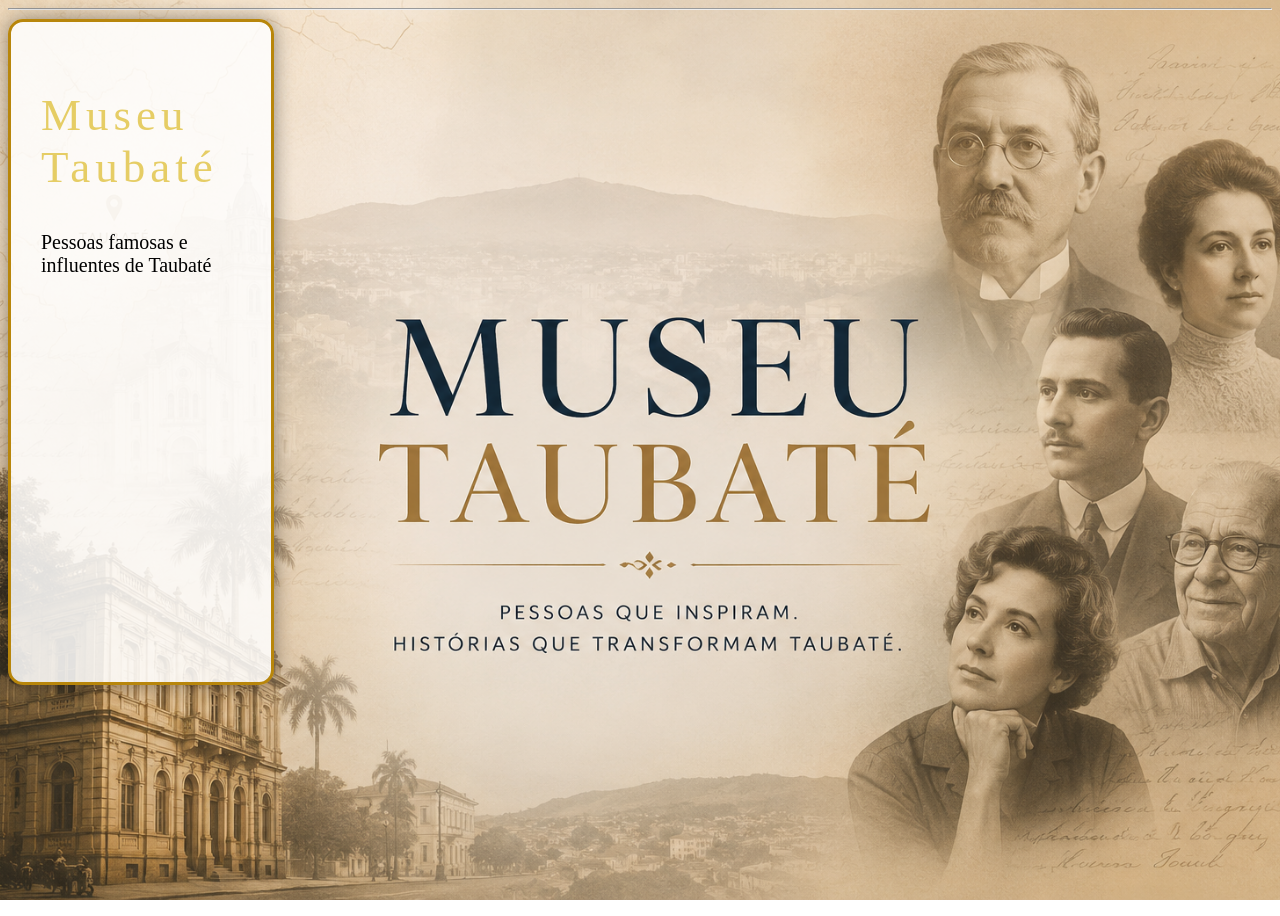
==== index.html @ b50e10a8 "Projeto TCC" ====
<html lang="en">
<head>
    <meta charset="UTF-8">
    <style class="css"></style>
    <meta name="viewport" content="width=device-width, initial-scale=1.0">
    <title>tcc 3° DS</title>
</head>
<body>
<hr>


<heade>
    <div class="caixa">
        <h2>Museu Taubaté</h2>
        <p>Pessoas famosas e influentes de Taubaté</p>
    </div>
</heade>

<link rel="stylesheet" href="style.css">
<script src="script.js"></script>
</body>
</html>
---- style.css ----
body{
    background-image: url("fundo.png"); /* nome da sua imagem */
    background-size: cover; /* cobre a tela toda */
    background-position: center; /* centraliza */
    background-repeat: no-repeat; /* não repete */
    background-attachment: fixed; /* fundo fixo ao rolar */
}

h2{
    color: rgba(220, 187, 43, 0.717);
    font-family: 'Cinzel', serif ;
    font-size: 70px;
    letter-spacing: 5px;
    font-weight: 100;
}

body{
    background-image: url("fundo.png");
    background-size: cover;
    background-position: center;
    height: 100vh;
         /* baixo */
    


    
   
}

.container{
    display: flex;
    justify-content: flex-start; /* esquerda */
    align-items: flex-end; /* baixo */
    
    height: 100vh;
}


.caixa{
    width: 200px;
    height: 600px; /* retângulo em pé */
    
    background: rgba(255,255,255,0.85); /* transparente */
    
    border: 3px solid #b8860b;
    border-radius: 15px;
    
    margin-top: 9;
    padding: 30px;
    

    

    box-shadow: 0 0 20px rgba(0,0,0,0.4);
}

h2{
    font-family: 'Cinzel', serif;
    font-size: 45px;
}

p{
    font-size: 20px;
}
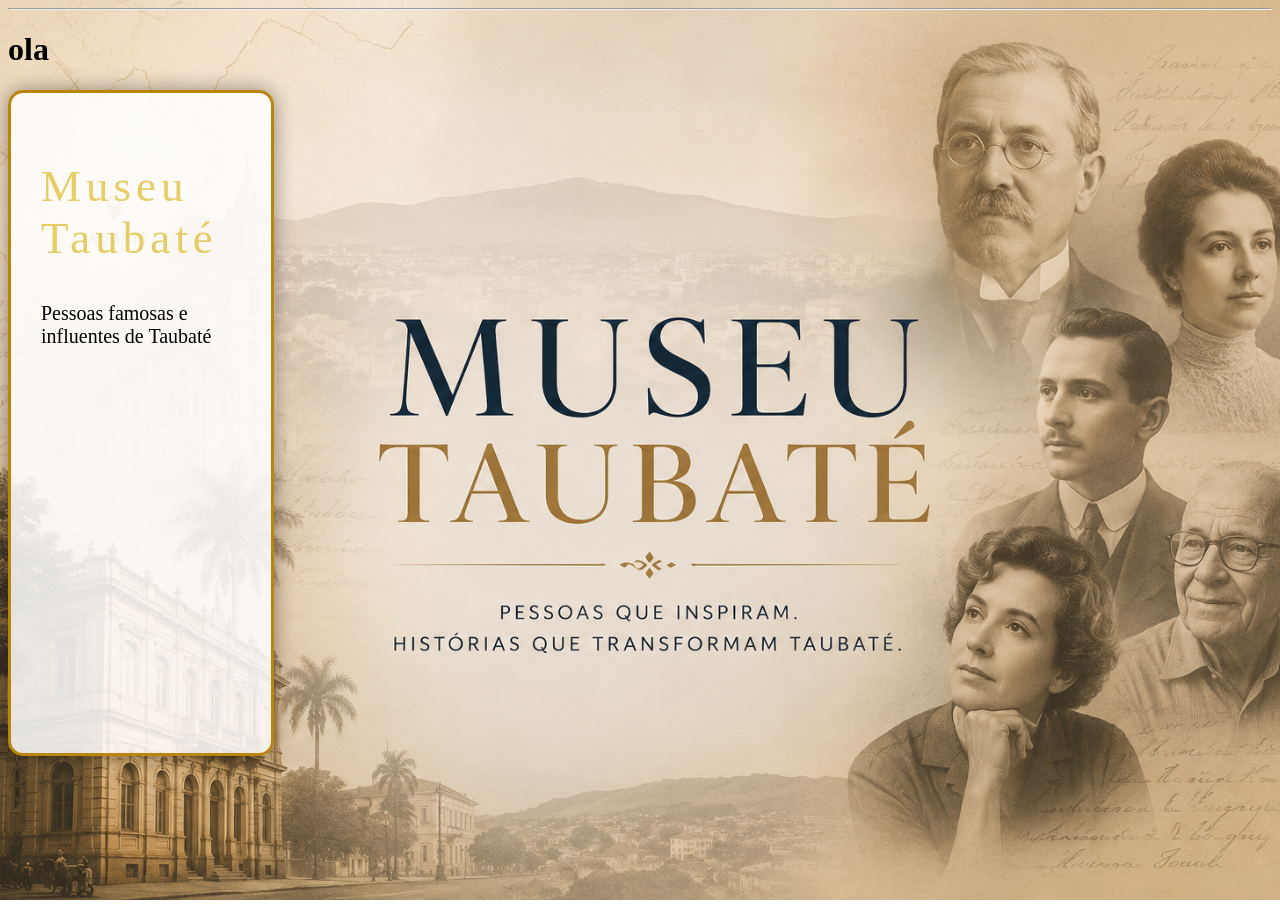
==== commit 6b13b7ca: "Atualiza html" ====
--- a/index.html
+++ b/index.html
@@ -7,7 +7,7 @@
 </head>
 <body>
 <hr>
-
+<h1>ola</h1>
 
 <heade>
     <div class="caixa">
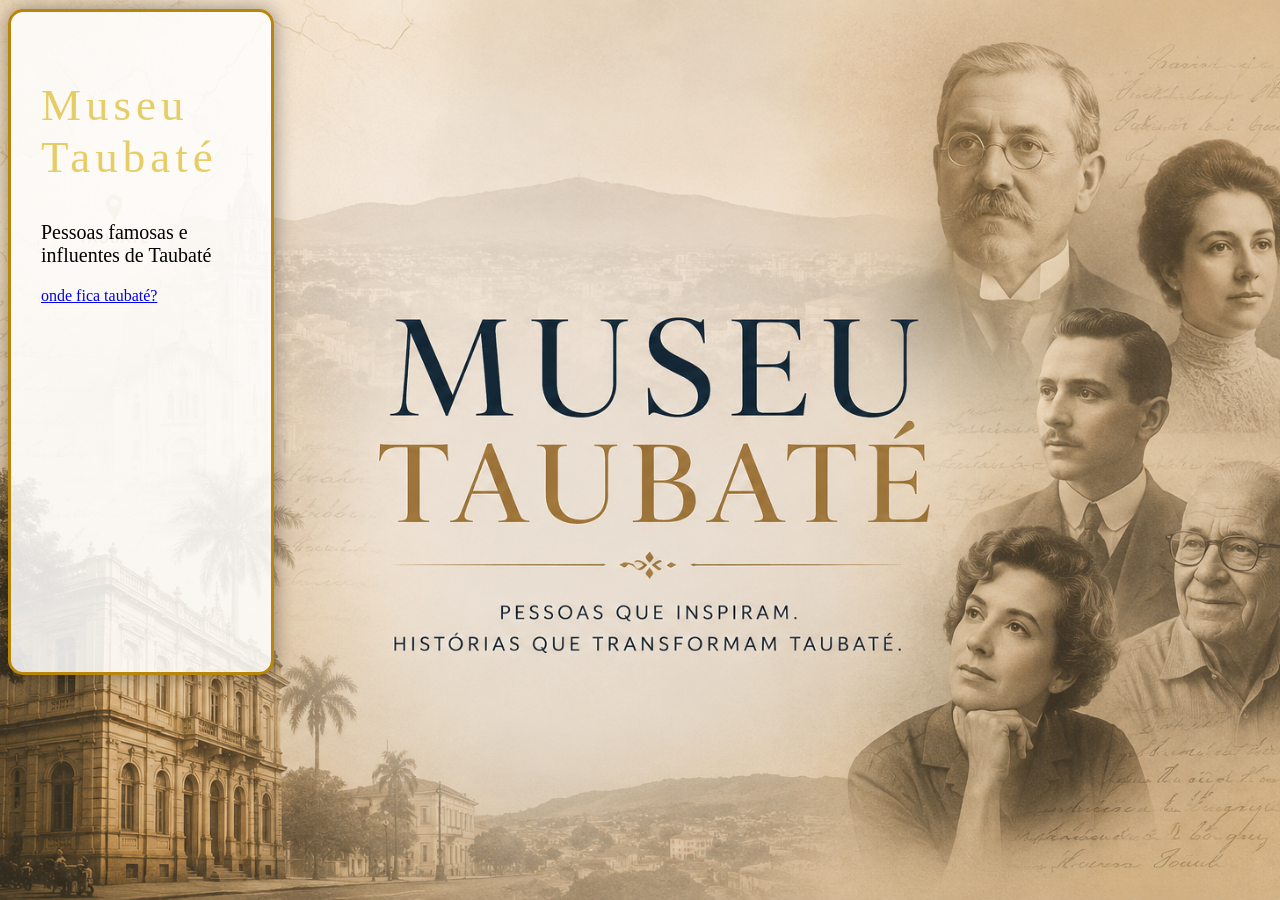
==== commit 9dbff89e: "resolvendo conflitos" ====
--- a/index.html
+++ b/index.html
@@ -5,18 +5,17 @@
     <meta name="viewport" content="width=device-width, initial-scale=1.0">
     <title>tcc 3° DS</title>
 </head>
-<body>
-<hr>
-<h1>ola</h1>
-
+<body>  
 <heade>
     <div class="caixa">
         <h2>Museu Taubaté</h2>
         <p>Pessoas famosas e influentes de Taubaté</p>
+        <a class="botao"
+         href="https://guiataubate.com.br/historia-de-taubate/">onde fica taubaté?</a>
+    
     </div>
 </heade>
-
 <link rel="stylesheet" href="style.css">
 <script src="script.js"></script>
 </body>
-</html>+</html>
--- a/style.css
+++ b/style.css
@@ -14,24 +14,11 @@
     font-weight: 100;
 }
 
-body{
-    background-image: url("fundo.png");
-    background-size: cover;
-    background-position: center;
-    height: 100vh;
-         /* baixo */
-    
-
-
-    
-   
-}
 
 .container{
     display: flex;
     justify-content: flex-start; /* esquerda */
     align-items: flex-end; /* baixo */
-    
     height: 100vh;
 }
 
@@ -47,10 +34,6 @@
     
     margin-top: 9;
     padding: 30px;
-    
-
-    
-
     box-shadow: 0 0 20px rgba(0,0,0,0.4);
 }
 
@@ -61,4 +44,8 @@
 
 p{
     font-size: 20px;
+}
+
+button{
+    font-stretch: expanded;
 }
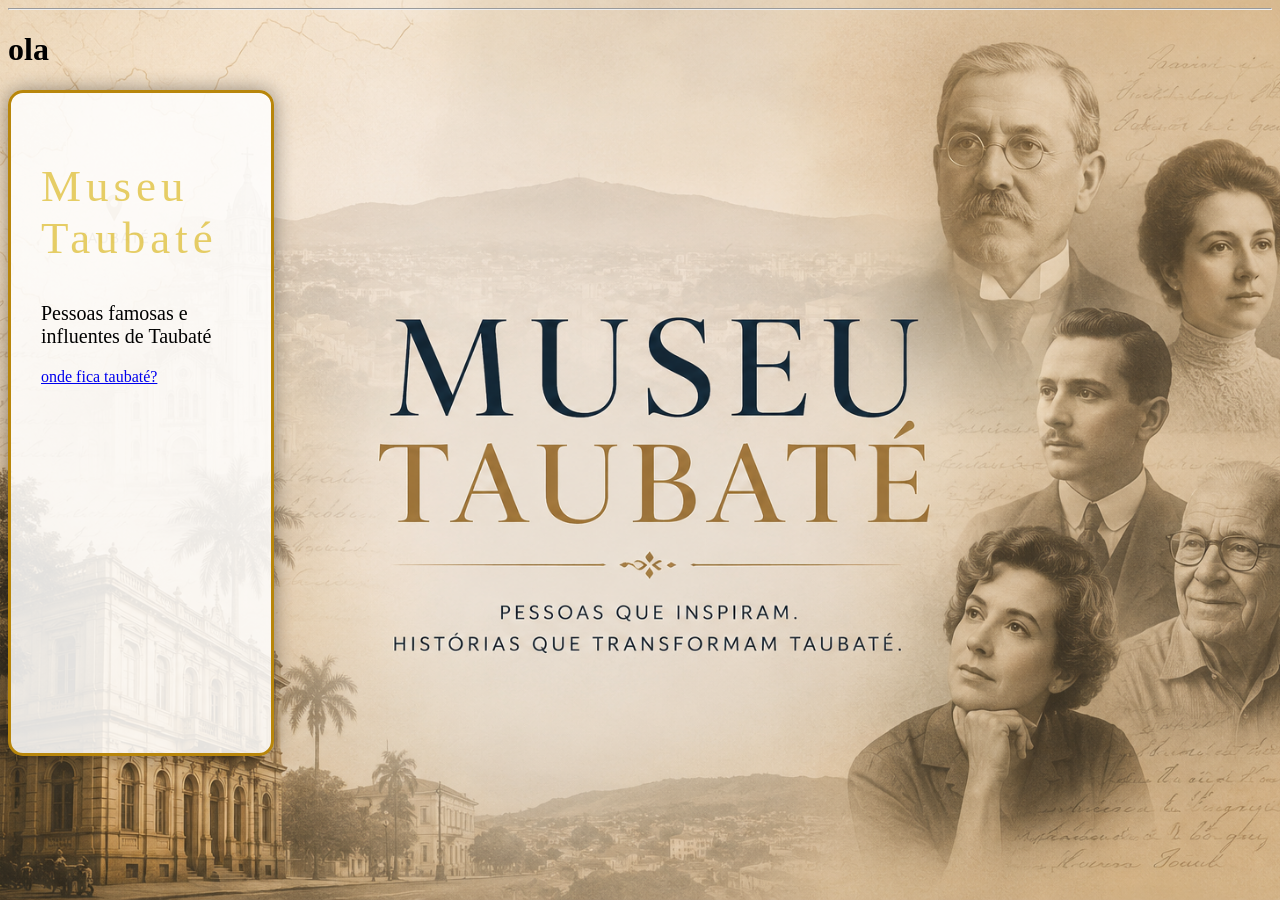
==== commit b7e34253: "conflito resolvido" ====
--- a/index.html
+++ b/index.html
@@ -5,7 +5,10 @@
     <meta name="viewport" content="width=device-width, initial-scale=1.0">
     <title>tcc 3° DS</title>
 </head>
-<body>  
+<body>
+<hr>
+<h1>ola</h1>
+
 <heade>
     <div class="caixa">
         <h2>Museu Taubaté</h2>
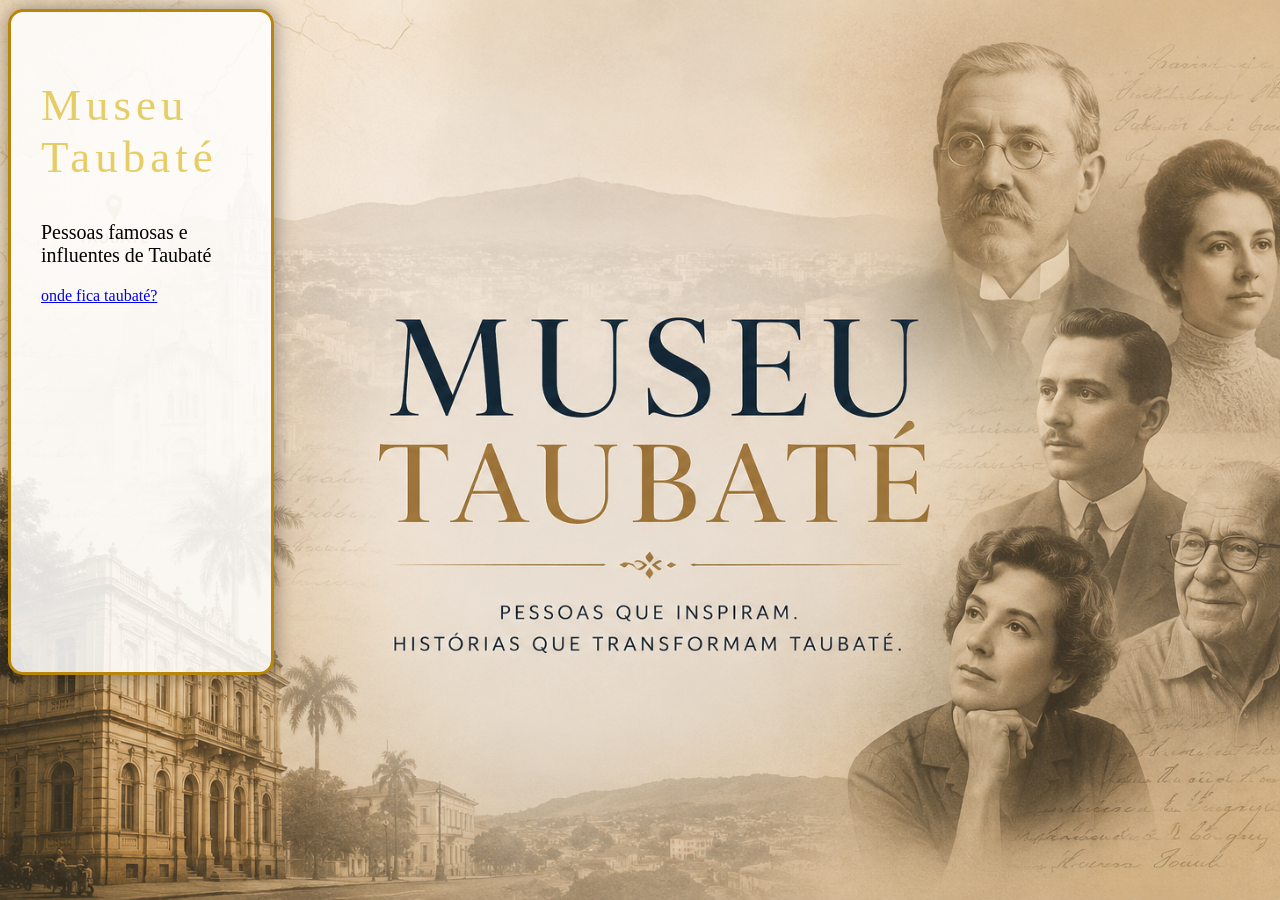
==== commit f0dba26a: "atualizaçao visual no codigo" ====
--- a/index.html
+++ b/index.html
@@ -6,8 +6,6 @@
     <title>tcc 3° DS</title>
 </head>
 <body>
-<hr>
-<h1>ola</h1>
 
 <heade>
     <div class="caixa">
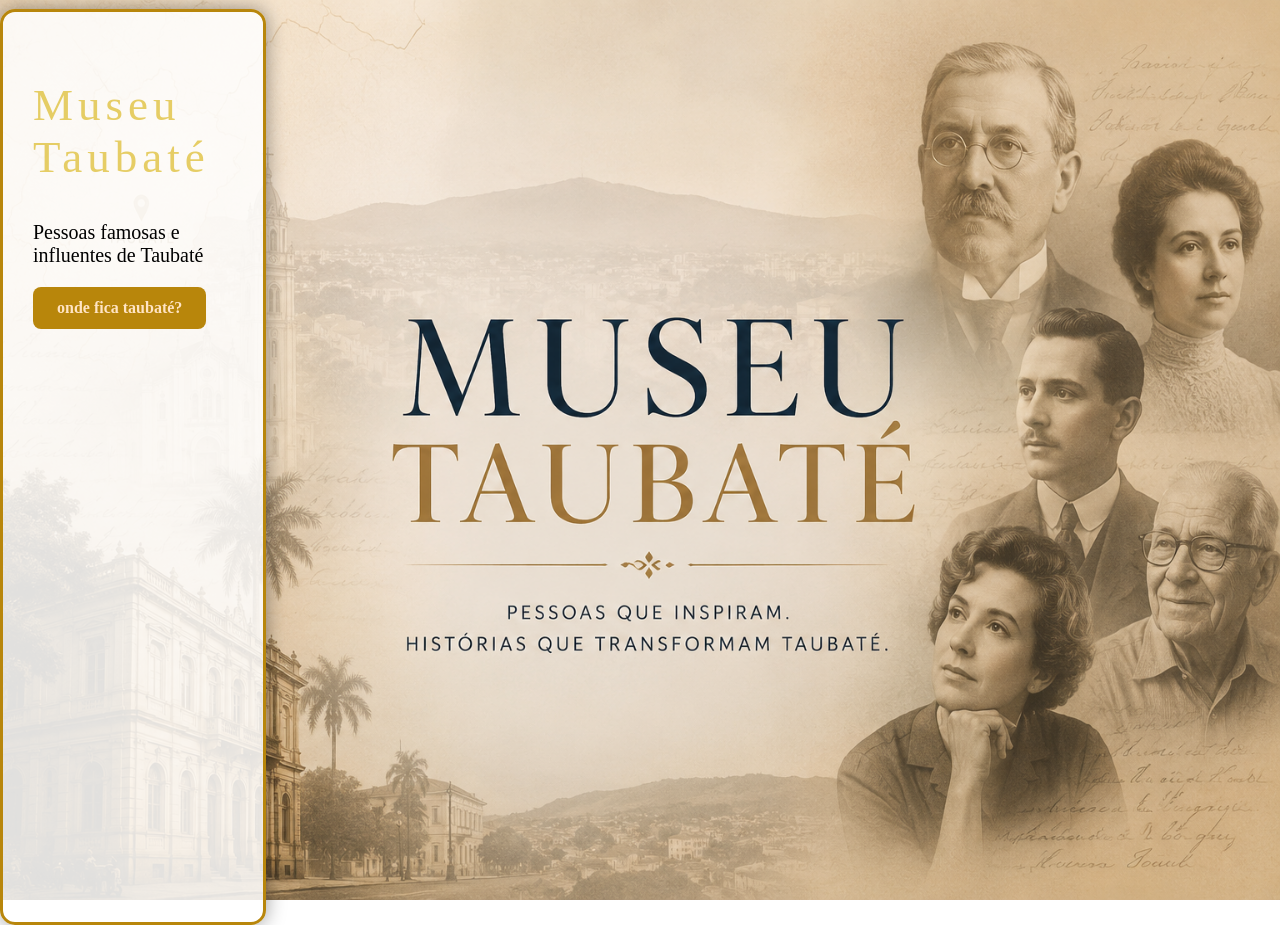
==== commit ce0318a9: "Modificacao na imagem" ====
--- a/index.html
+++ b/index.html
@@ -19,4 +19,4 @@
 <link rel="stylesheet" href="style.css">
 <script src="script.js"></script>
 </body>
-</html>
+</html>
--- a/style.css
+++ b/style.css
@@ -1,9 +1,11 @@
 body{
+    margin: 0;
     background-image: url("fundo.png"); /* nome da sua imagem */
-    background-size: cover; /* cobre a tela toda */
+    background-size: 100% 100%; /* cobre a tela toda */
     background-position: center; /* centraliza */
     background-repeat: no-repeat; /* não repete */
     background-attachment: fixed; /* fundo fixo ao rolar */
+    min-height: 100vh;
 }
 
 h2{
@@ -25,7 +27,7 @@
 
 .caixa{
     width: 200px;
-    height: 600px; /* retângulo em pé */
+    height: 850px; /* retângulo em pé */
     
     background: rgba(255,255,255,0.85); /* transparente */
     
@@ -46,6 +48,13 @@
     font-size: 20px;
 }
 
-button{
-    font-stretch: expanded;
+.botao{
+    display: inline-block;
+    background-color: #b8860b;
+    color: bisque;
+    text-decoration: none;
+    padding: 12px 24px;
+    border-radius: 8px;
+    font-weight: bold;
+    transition: background-color 0.3s ease, transform 0.2s ease;
 }
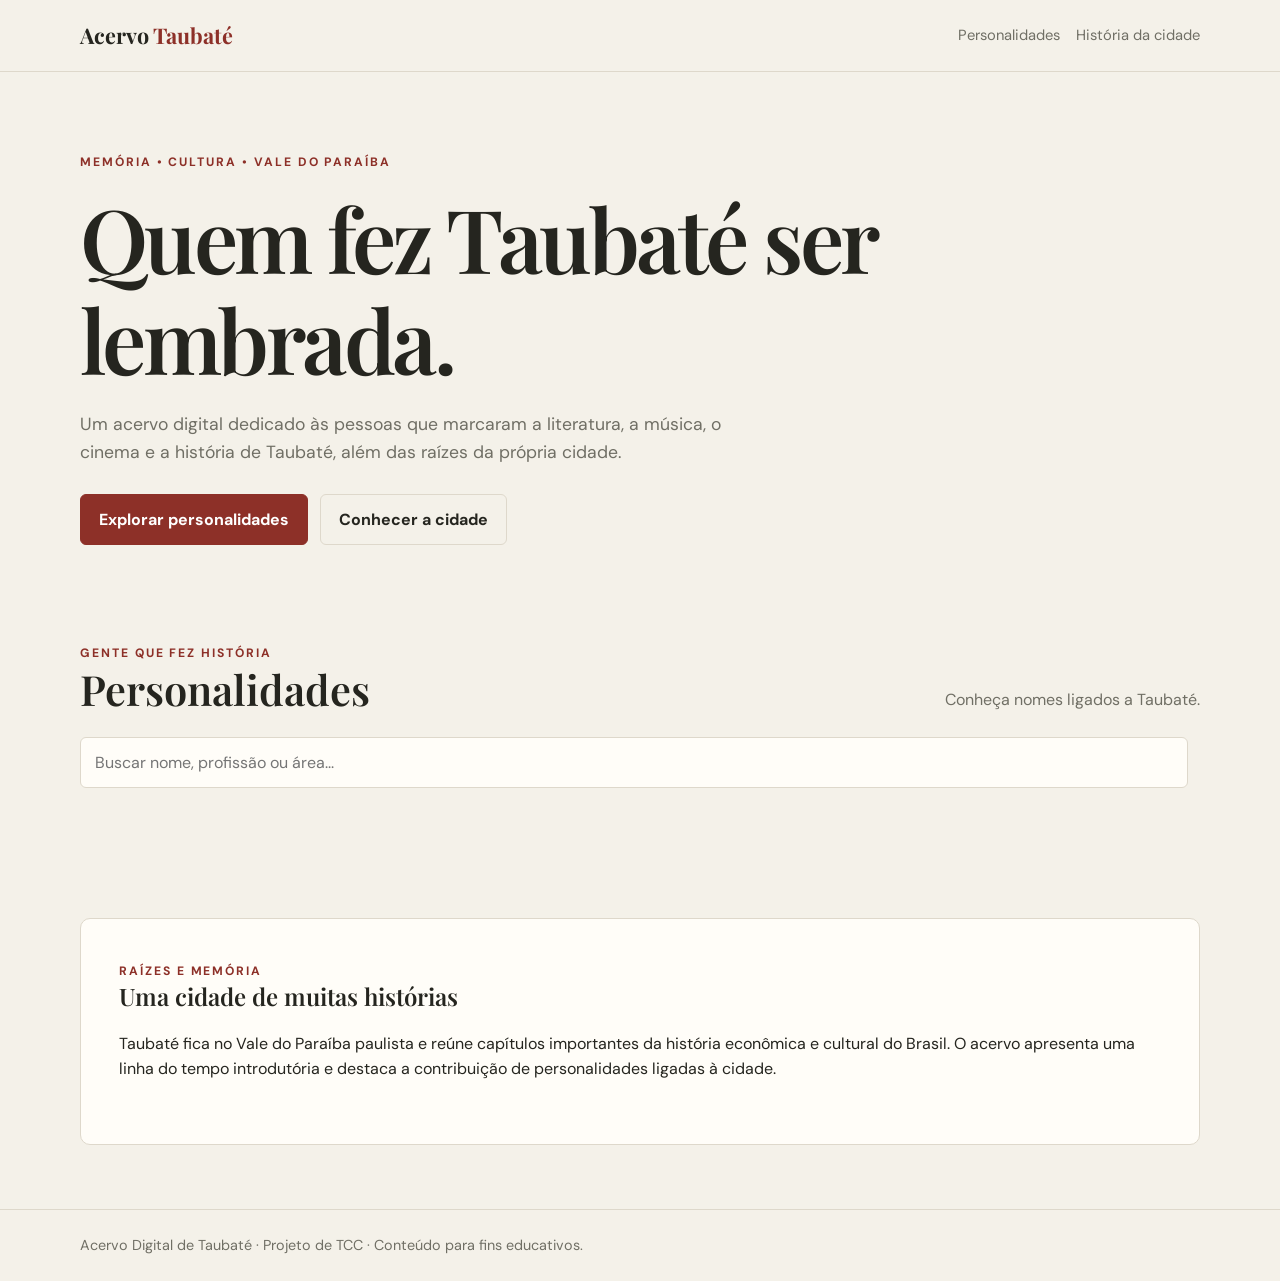
==== commit 6abeffdb: "feat: estrutura semântica do Acervo Taubaté" ====
--- a/index.html
+++ b/index.html
@@ -1,22 +1,54 @@
-<html lang="en">
+<!doctype html>
+<html lang="pt-BR">
 <head>
-    <meta charset="UTF-8">
-    <style class="css"></style>
-    <meta name="viewport" content="width=device-width, initial-scale=1.0">
-    <title>tcc 3° DS</title>
+  <meta charset="utf-8">
+  <meta name="viewport" content="width=device-width, initial-scale=1">
+  <meta name="theme-color" content="#f4f1e9">
+  <meta name="description" content="Acervo digital sobre personalidades influentes e a história cultural de Taubaté, no Vale do Paraíba.">
+  <title>Acervo Taubaté | Personalidades e memória</title>
+  <link rel="stylesheet" href="style.css">
 </head>
 <body>
-
-<heade>
-    <div class="caixa">
-        <h2>Museu Taubaté</h2>
-        <p>Pessoas famosas e influentes de Taubaté</p>
-        <a class="botao"
-         href="https://guiataubate.com.br/historia-de-taubate/">onde fica taubaté?</a>
-    
+  <header class="cabecalho">
+    <div class="largura navegacao">
+      <a class="marca" href="#inicio">Acervo <span>Taubaté</span></a>
+      <nav class="links-nav" aria-label="Navegação principal">
+        <a href="#personalidades">Personalidades</a>
+        <a href="#historia">História da cidade</a>
+      </nav>
     </div>
-</heade>
-<link rel="stylesheet" href="style.css">
-<script src="script.js"></script>
+  </header>
+  <main id="inicio" class="largura">
+    <section class="hero" aria-labelledby="titulo-principal">
+      <span class="selo">Memória • Cultura • Vale do Paraíba</span>
+      <h1 id="titulo-principal">Quem fez Taubaté ser lembrada.</h1>
+      <p>Um acervo digital dedicado às pessoas que marcaram a literatura, a música, o cinema e a história de Taubaté, além das raízes da própria cidade.</p>
+      <div class="acoes">
+        <a class="botao" href="#personalidades">Explorar personalidades</a>
+        <a class="botao secundario" href="#historia">Conhecer a cidade</a>
+      </div>
+    </section>
+    <section id="personalidades" class="secao" aria-labelledby="titulo-personalidades">
+      <div class="cabecalho-secao">
+        <div><span class="selo">Gente que fez história</span><h2 id="titulo-personalidades">Personalidades</h2></div>
+        <p id="contador">Conheça nomes ligados a Taubaté.</p>
+      </div>
+      <div class="ferramentas">
+        <input class="busca" id="busca" type="search" placeholder="Buscar nome, profissão ou área..." aria-label="Buscar personalidades">
+        <div class="filtros" id="filtros" aria-label="Filtrar por área"></div>
+      </div>
+      <div class="grade" id="grade-personalidades" aria-live="polite"></div>
+    </section>
+    <section id="historia" class="secao" aria-labelledby="titulo-historia">
+      <div class="historia">
+        <span class="selo">Raízes e memória</span>
+        <h2 id="titulo-historia">Uma cidade de muitas histórias</h2>
+        <p>Taubaté fica no Vale do Paraíba paulista e reúne capítulos importantes da história econômica e cultural do Brasil. O acervo apresenta uma linha do tempo introdutória e destaca a contribuição de personalidades ligadas à cidade.</p>
+        <ol class="linha-tempo" id="linha-tempo"></ol>
+      </div>
+    </section>
+  </main>
+  <footer class="rodape"><div class="largura">Acervo Digital de Taubaté · Projeto de TCC · Conteúdo para fins educativos.</div></footer>
+  <script src="script.js" defer></script>
 </body>
-</html>+</html>
--- a/style.css
+++ b/style.css
@@ -1,60 +1,62 @@
-body{
-    margin: 0;
-    background-image: url("fundo.png"); /* nome da sua imagem */
-    background-size: 100% 100%; /* cobre a tela toda */
-    background-position: center; /* centraliza */
-    background-repeat: no-repeat; /* não repete */
-    background-attachment: fixed; /* fundo fixo ao rolar */
-    min-height: 100vh;
+@import url('https://fonts.googleapis.com/css2?family=DM+Sans:wght@400;500;600;700&family=Playfair+Display:wght@500;600;700&display=swap');
+
+:root {
+  --fundo:#f4f1e9; --papel:#fffdf8; --texto:#25251f; --suave:#706f65;
+  --destaque:#8d3028; --linha:#ded8cb;
+  --serifada:'Playfair Display',Georgia,serif; --sem-serifa:'DM Sans',Arial,sans-serif;
 }
-
-h2{
-    color: rgba(220, 187, 43, 0.717);
-    font-family: 'Cinzel', serif ;
-    font-size: 70px;
-    letter-spacing: 5px;
-    font-weight: 100;
-}
-
-
-.container{
-    display: flex;
-    justify-content: flex-start; /* esquerda */
-    align-items: flex-end; /* baixo */
-    height: 100vh;
-}
-
-
-.caixa{
-    width: 200px;
-    height: 850px; /* retângulo em pé */
-    
-    background: rgba(255,255,255,0.85); /* transparente */
-    
-    border: 3px solid #b8860b;
-    border-radius: 15px;
-    
-    margin-top: 9;
-    padding: 30px;
-    box-shadow: 0 0 20px rgba(0,0,0,0.4);
-}
-
-h2{
-    font-family: 'Cinzel', serif;
-    font-size: 45px;
-}
-
-p{
-    font-size: 20px;
-}
-
-.botao{
-    display: inline-block;
-    background-color: #b8860b;
-    color: bisque;
-    text-decoration: none;
-    padding: 12px 24px;
-    border-radius: 8px;
-    font-weight: bold;
-    transition: background-color 0.3s ease, transform 0.2s ease;
-}+*{box-sizing:border-box}
+html{scroll-behavior:smooth}
+body{margin:0;color:var(--texto);background:var(--fundo);font-family:var(--sem-serifa);line-height:1.6}
+h1,h2,h3{font-family:var(--serifada);font-weight:600;line-height:1.15}
+a{color:inherit}
+button,input{font:inherit}
+button,a{-webkit-tap-highlight-color:transparent}
+:focus-visible{outline:3px solid var(--destaque);outline-offset:3px}
+.largura{width:min(1120px,calc(100% - 40px));margin-inline:auto}
+.cabecalho{position:sticky;top:0;z-index:10;background:rgba(244,241,233,.94);backdrop-filter:blur(12px);border-bottom:1px solid var(--linha)}
+.navegacao{display:flex;align-items:center;justify-content:space-between;gap:20px;padding:18px 0}
+.marca{font-family:var(--serifada);font-size:1.35rem;font-weight:700;text-decoration:none}
+.marca span{color:var(--destaque)}
+.links-nav{display:flex;gap:16px;flex-wrap:wrap}
+.links-nav a{text-decoration:none;color:var(--suave);font-size:.92rem}
+.links-nav a:hover{color:var(--destaque)}
+.hero{padding:76px 0 52px;max-width:800px}
+.selo{color:var(--destaque);text-transform:uppercase;letter-spacing:.16em;font-size:.76rem;font-weight:700}
+.hero h1{font-size:clamp(2.6rem,7vw,5.5rem);margin:14px 0 20px;letter-spacing:-.04em}
+.hero p{max-width:650px;color:var(--suave);font-size:1.1rem}
+.acoes{display:flex;gap:12px;flex-wrap:wrap;margin-top:28px}
+.botao{display:inline-flex;justify-content:center;align-items:center;padding:12px 18px;border-radius:6px;background:var(--destaque);color:#fff;text-decoration:none;border:1px solid var(--destaque);font-weight:700;cursor:pointer}
+.botao.secundario{background:transparent;color:var(--texto);border-color:var(--linha)}
+.botao:hover{filter:brightness(1.08)}
+.secao{padding:42px 0 64px}
+.cabecalho-secao{display:flex;justify-content:space-between;align-items:end;gap:20px;margin-bottom:24px}
+.cabecalho-secao h2{font-size:clamp(1.8rem,4vw,2.6rem);margin:0}
+.cabecalho-secao p{margin:0;color:var(--suave)}
+.ferramentas{display:flex;gap:12px;flex-wrap:wrap;margin-bottom:24px}
+.busca{flex:1 1 260px;padding:12px 14px;border:1px solid var(--linha);border-radius:6px;background:var(--papel);color:var(--texto)}
+.filtros{display:flex;gap:8px;flex-wrap:wrap}
+.filtro{padding:10px 14px;border:1px solid var(--linha);border-radius:999px;background:transparent;cursor:pointer}
+.filtro[aria-pressed="true"]{background:var(--texto);border-color:var(--texto);color:var(--papel)}
+.grade{display:grid;grid-template-columns:repeat(3,minmax(0,1fr));gap:18px}
+.cartao{background:var(--papel);border:1px solid var(--linha);border-radius:10px;overflow:hidden;transition:transform .18s,border-color .18s}
+.cartao:hover{transform:translateY(-3px);border-color:var(--destaque)}
+.cartao-conteudo{padding:20px}
+.cartao h3{font-size:1.4rem;margin:0 0 8px}
+.cartao p{color:var(--suave);margin:0 0 16px}
+.categoria{color:var(--destaque);text-transform:uppercase;letter-spacing:.1em;font-size:.72rem;font-weight:700}
+.inicial{min-height:120px;display:grid;place-items:center;background:#e7ded0;color:var(--destaque);font:600 3rem var(--serifada)}
+.link-detalhe{color:var(--destaque);font-weight:700;text-decoration:none}
+.link-detalhe:hover{text-decoration:underline}
+.vazio{padding:32px;border:1px dashed var(--linha);border-radius:10px;color:var(--suave);text-align:center;grid-column:1/-1}
+.historia{background:var(--papel);border:1px solid var(--linha);border-radius:10px;padding:clamp(22px,4vw,38px)}
+.historia h2{margin-top:0}
+.linha-tempo{list-style:none;padding:0;margin:24px 0 0;border-left:2px solid var(--linha)}
+.linha-tempo li{padding:0 0 22px 20px;position:relative}
+.linha-tempo li::before{content:"";position:absolute;left:-7px;top:7px;width:12px;height:12px;border-radius:50%;background:var(--destaque)}
+.linha-tempo strong{display:block;color:var(--destaque);margin-bottom:4px}
+.rodape{border-top:1px solid var(--linha);padding:24px 0;color:var(--suave);font-size:.9rem}
+[hidden]{display:none!important}
+@media(max-width:800px){.grade{grid-template-columns:repeat(2,minmax(0,1fr))}.hero{padding-top:52px}.cabecalho-secao{align-items:start;flex-direction:column}}
+@media(max-width:540px){.largura{width:min(100% - 28px,1120px)}.navegacao{align-items:flex-start;flex-direction:column;gap:8px}.links-nav{gap:14px}.hero{padding:42px 0 32px}.hero h1{font-size:clamp(2.45rem,13vw,4rem)}.grade{grid-template-columns:1fr}.cartao-conteudo{padding:17px}.secao{padding:30px 0 44px}}
+@media(prefers-reduced-motion:reduce){html{scroll-behavior:auto}*,*::before,*::after{transition:none!important}}
